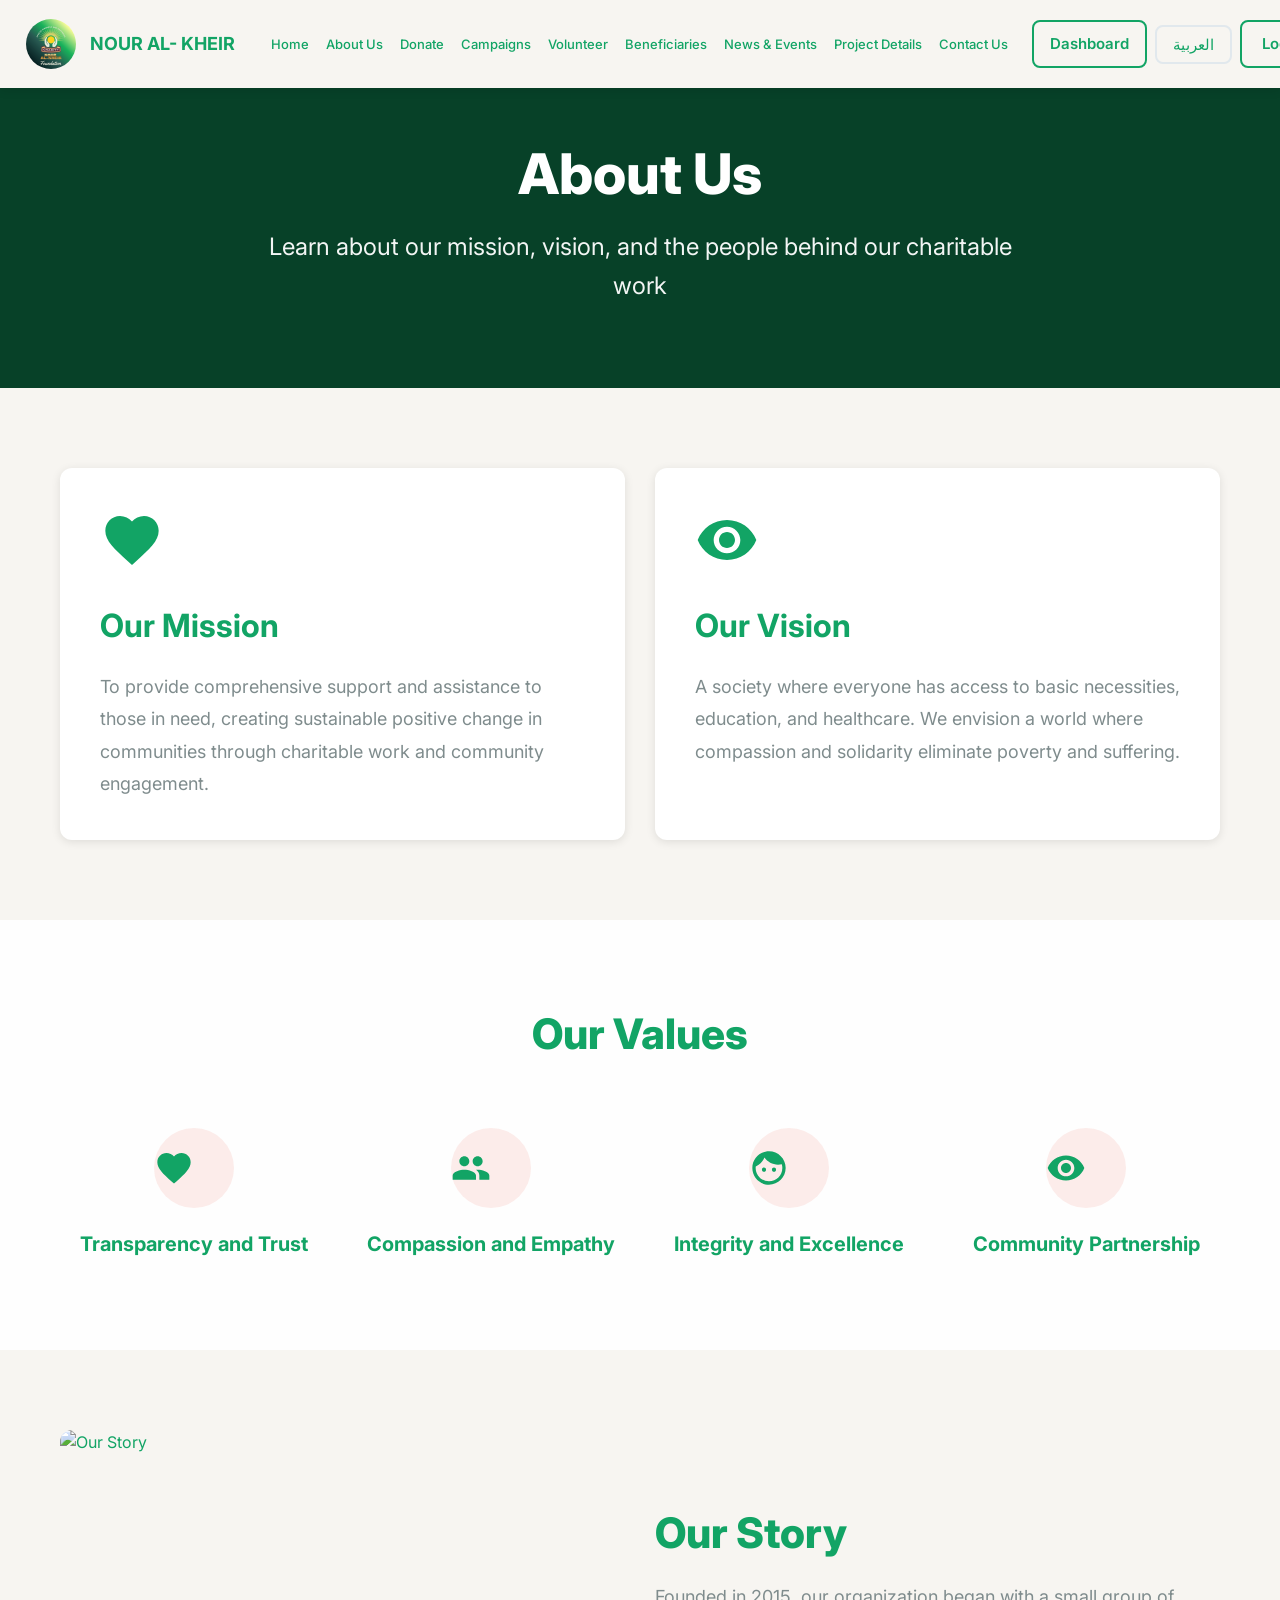
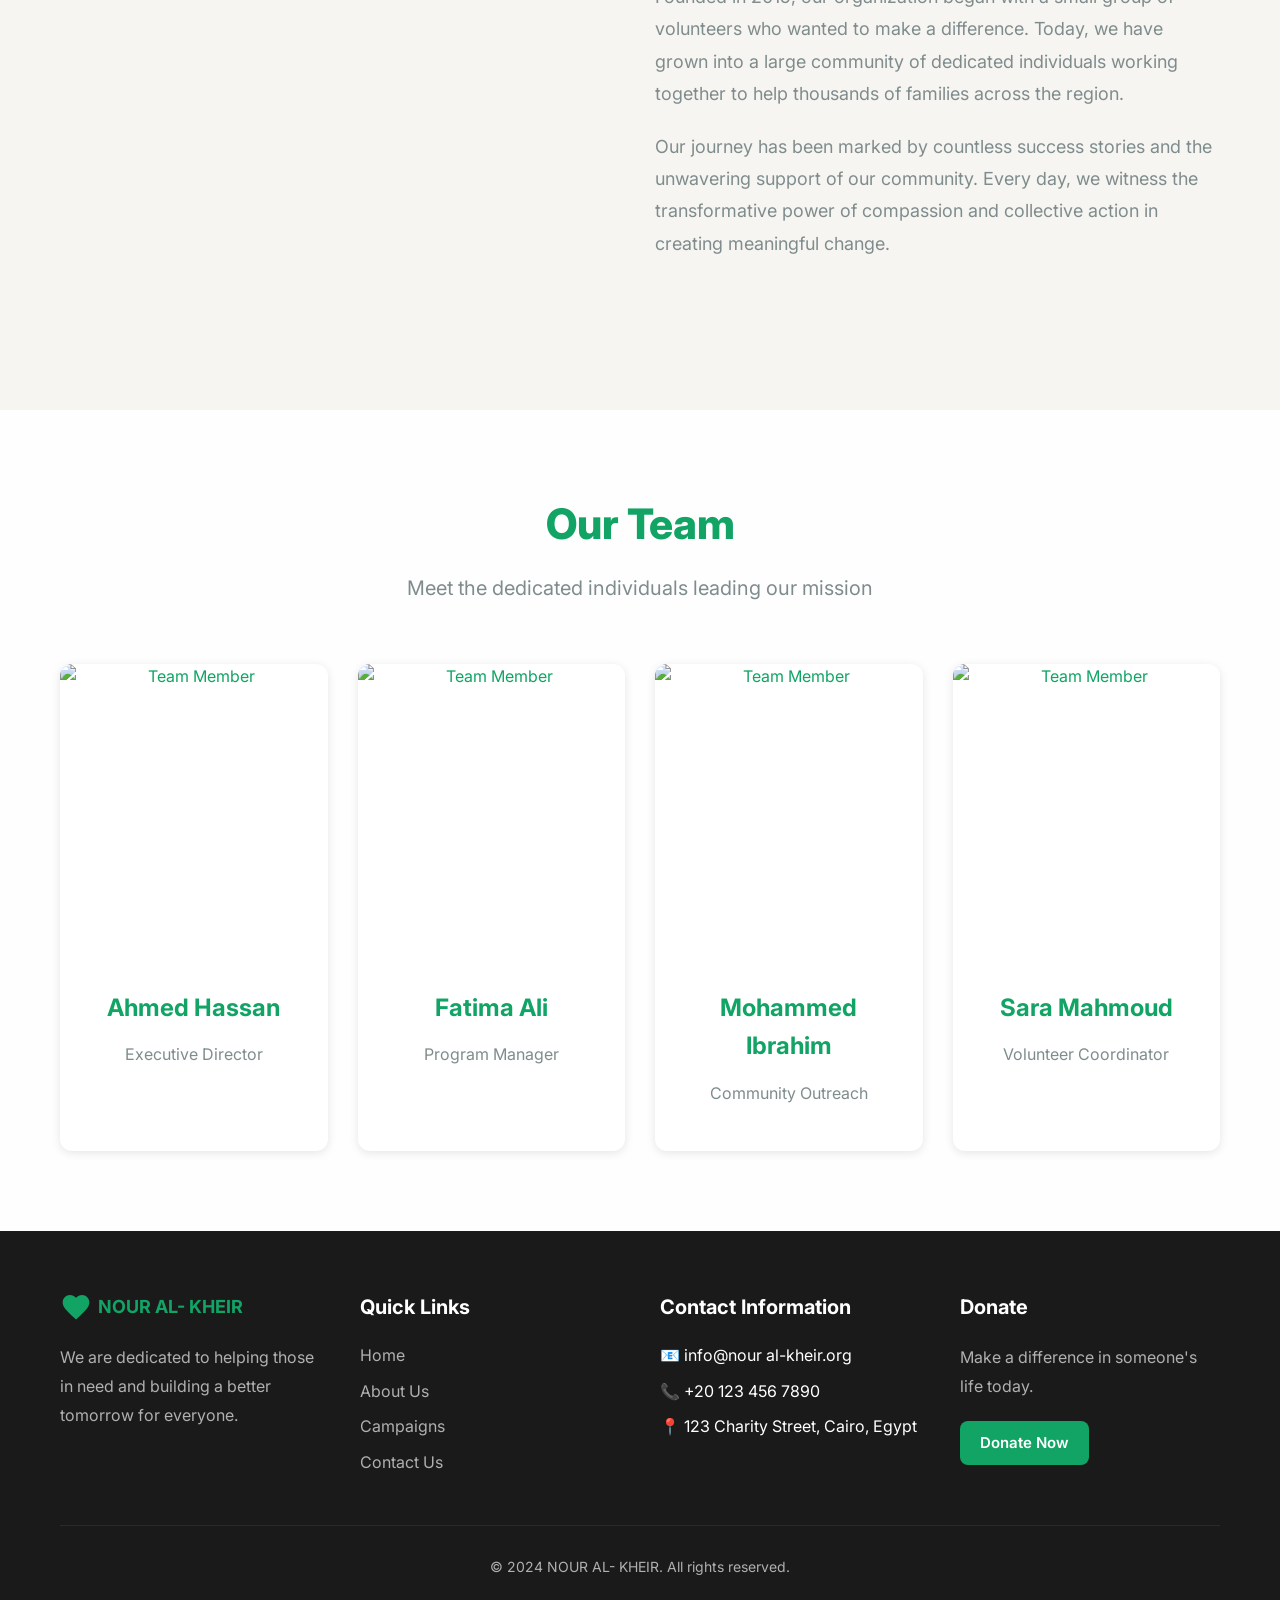
==== about.html @ 0a5feea5 "update project" ====
<!DOCTYPE html>
<html lang="en">
    <head>
        <meta charset="UTF-8">
        <meta name="viewport" content="width=device-width, initial-scale=1.0">
        <title>About Us - NOUR AL- KHEIR</title>
        <link rel="stylesheet" href="styles.css">
    </head>
    <body>
        <!-- Header (same as index.html) -->
        <header class="header">
            <div class="container">
                <a href="index.html" class="logo">
                    <img src="imege/icon.png" class="logo" alt="Logo"
                        style="width: 50px; height: 50px; margin-right: 8px; border-radius: 50%;">
                    <span class="logo-text" data-i18n="brand.name">NOUR AL-
                        KHEIR</span>
                </a>

                <nav class="nav">
                    <a href="index.html" data-i18n="nav.home">Home</a>
                    <a href="about.html" data-i18n="nav.about">About Us</a>
                    <a href="donate.html" data-i18n="nav.donate">Donate</a>
                    <a href="campaigns.html"
                        data-i18n="nav.campaigns">Campaigns</a>
                    <a href="volunteer.html"
                        data-i18n="nav.volunteer">Volunteer</a>
                    <a href="beneficiaries.html"
                        data-i18n="nav.beneficiaries">Beneficiaries</a>
                    <a href="news.html" data-i18n="nav.news">News & Events</a>
                    <a href="contact.html" data-i18n="nav.contact">Contact
                        Us</a>
                </nav>

                <div class="header-actions">
                    <button class="lang-toggle"
                        onclick="toggleLanguage()">العربية</button>
                    <a href="login1.html" class="btn-outline"
                        style="padding: 10px 20px;"
                        data-i18n="header.login">Login</a>
                    <a href="login1.html" class="btn-primary"
                        data-i18n="hero.donate">Donate Now</a>
                    <button class="mobile-menu-btn"
                        onclick="toggleMobileMenu()">☰</button>
                </div>
            </div>
        </header>

        <!-- Page Header -->
        <section class="hero"
            style="background: var(--primary-color); height: 300px;">
            <div class="hero-content">
                <h1 data-i18n="nav.about">About Us</h1>
                <p data-i18n="about.hero.subtitle">Learn about our mission,
                    vision, and the people behind our
                    charitable work</p>
            </div>
        </section>

        <!-- Mission & Vision -->
        <section class="section">
            <div class="container">
                <div class="grid grid-2">
                    <div class="card" style="padding: 40px;">
                        <svg fill="currentColor" viewBox="0 0 24 24"
                            style="width: 64px; height: 64px; color: var(--primary-color); margin-bottom: 20px;">
                            <path
                                d="M12 21.35l-1.45-1.32C5.4 15.36 2 12.28 2 8.5 2 5.42 4.42 3 7.5 3c1.74 0 3.41.81 4.5 2.09C13.09 3.81 14.76 3 16.5 3 19.58 3 22 5.42 22 8.5c0 3.78-3.4 6.86-8.55 11.54L12 21.35z" />
                        </svg>
                        <h2 style="font-size: 32px; margin-bottom: 20px;"
                            data-i18n="about.mission.title">Our
                            Mission</h2>
                        <p
                            style="font-size: 18px; color: var(--text-light); line-height: 1.8;"
                            data-i18n="about.mission.text">
                            To provide comprehensive support and assistance to
                            those in need, creating sustainable positive change
                            in communities through charitable work and community
                            engagement.
                        </p>
                    </div>

                    <div class="card" style="padding: 40px;">
                        <svg fill="currentColor" viewBox="0 0 24 24"
                            style="width: 64px; height: 64px; color: var(--primary-color); margin-bottom: 20px;">
                            <path
                                d="M12 4.5C7 4.5 2.73 7.61 1 12c1.73 4.39 6 7.5 11 7.5s9.27-3.11 11-7.5c-1.73-4.39-6-7.5-11-7.5zM12 17c-2.76 0-5-2.24-5-5s2.24-5 5-5 5 2.24 5 5-2.24 5-5 5zm0-8c-1.66 0-3 1.34-3 3s1.34 3 3 3 3-1.34 3-3-1.34-3-3-3z" />
                        </svg>
                        <h2 style="font-size: 32px; margin-bottom: 20px;"
                            data-i18n="about.vision.title">Our
                            Vision</h2>
                        <p
                            style="font-size: 18px; color: var(--text-light); line-height: 1.8;"
                            data-i18n="about.vision.text">
                            A society where everyone has access to basic
                            necessities, education, and healthcare. We envision
                            a world where compassion and solidarity eliminate
                            poverty and suffering.
                        </p>
                    </div>
                </div>
            </div>
        </section>

        <!-- Values -->
        <section class="section bg-light">
            <div class="container">
                <div class="section-header">
                    <h2 class="section-title" data-i18n="about.values.title">Our
                        Values</h2>
                </div>

                <div class="grid grid-4">
                    <div style="text-align: center;">
                        <div
                            style="width: 80px; height: 80px; background: rgba(231, 76, 60, 0.1); border-radius: 50%; display: flex; align-items: center; justify-center; margin: 0 auto 20px;">
                            <svg fill="currentColor" viewBox="0 0 24 24"
                                style="width: 40px; height: 40px; color: var(--primary-color);">
                                <path
                                    d="M12 21.35l-1.45-1.32C5.4 15.36 2 12.28 2 8.5 2 5.42 4.42 3 7.5 3c1.74 0 3.41.81 4.5 2.09C13.09 3.81 14.76 3 16.5 3 19.58 3 22 5.42 22 8.5c0 3.78-3.4 6.86-8.55 11.54L12 21.35z" />
                            </svg>
                        </div>
                        <h3
                            style="font-size: 20px; margin-bottom: 10px;"
                            data-i18n="about.value1">Transparency
                            and Trust</h3>
                    </div>

                    <div style="text-align: center;">
                        <div
                            style="width: 80px; height: 80px; background: rgba(231, 76, 60, 0.1); border-radius: 50%; display: flex; align-items: center; justify-center; margin: 0 auto 20px;">
                            <svg fill="currentColor" viewBox="0 0 24 24"
                                style="width: 40px; height: 40px; color: var(--primary-color);">
                                <path
                                    d="M16 11c1.66 0 2.99-1.34 2.99-3S17.66 5 16 5c-1.66 0-3 1.34-3 3s1.34 3 3 3zm-8 0c1.66 0 2.99-1.34 2.99-3S9.66 5 8 5C6.34 5 5 6.34 5 8s1.34 3 3 3zm0 2c-2.33 0-7 1.17-7 3.5V19h14v-2.5c0-2.33-4.67-3.5-7-3.5zm8 0c-.29 0-.62.02-.97.05 1.16.84 1.97 1.97 1.97 3.45V19h6v-2.5c0-2.33-4.67-3.5-7-3.5z" />
                            </svg>
                        </div>
                        <h3
                            style="font-size: 20px; margin-bottom: 10px;"
                            data-i18n="about.value2">Compassion
                            and Empathy</h3>
                    </div>

                    <div style="text-align: center;">
                        <div
                            style="width: 80px; height: 80px; background: rgba(231, 76, 60, 0.1); border-radius: 50%; display: flex; align-items: center; justify-center; margin: 0 auto 20px;">
                            <svg fill="currentColor" viewBox="0 0 24 24"
                                style="width: 40px; height: 40px; color: var(--primary-color);">
                                <path
                                    d="M9 11.75c-.69 0-1.25.56-1.25 1.25s.56 1.25 1.25 1.25 1.25-.56 1.25-1.25-.56-1.25-1.25-1.25zm6 0c-.69 0-1.25.56-1.25 1.25s.56 1.25 1.25 1.25 1.25-.56 1.25-1.25-.56-1.25-1.25-1.25zM12 2C6.48 2 2 6.48 2 12s4.48 10 10 10 10-4.48 10-10S17.52 2 12 2zm0 18c-4.41 0-8-3.59-8-8 0-.29.02-.58.05-.86 2.36-1.05 4.23-2.98 5.21-5.37C11.07 8.33 14.05 10 17.42 10c.78 0 1.53-.09 2.25-.26.21.71.33 1.47.33 2.26 0 4.41-3.59 8-8 8z" />
                            </svg>
                        </div>
                        <h3
                            style="font-size: 20px; margin-bottom: 10px;"
                            data-i18n="about.value3">Integrity
                            and Excellence</h3>
                    </div>

                    <div style="text-align: center;">
                        <div
                            style="width: 80px; height: 80px; background: rgba(231, 76, 60, 0.1); border-radius: 50%; display: flex; align-items: center; justify-center; margin: 0 auto 20px;">
                            <svg fill="currentColor" viewBox="0 0 24 24"
                                style="width: 40px; height: 40px; color: var(--primary-color);">
                                <path
                                    d="M12 4.5C7 4.5 2.73 7.61 1 12c1.73 4.39 6 7.5 11 7.5s9.27-3.11 11-7.5c-1.73-4.39-6-7.5-11-7.5zM12 17c-2.76 0-5-2.24-5-5s2.24-5 5-5 5 2.24 5 5-2.24 5-5 5zm0-8c-1.66 0-3 1.34-3 3s1.34 3 3 3 3-1.34 3-3-1.34-3-3-3z" />
                            </svg>
                        </div>
                        <h3
                            style="font-size: 20px; margin-bottom: 10px;"
                            data-i18n="about.value4">Community
                            Partnership</h3>
                    </div>
                </div>
            </div>
        </section>

        <!-- Our Story -->
        <section class="section">
            <div class="container">
                <div class="grid grid-2" style="align-items: center;">
                    <img
                        src="https://images.unsplash.com/photo-1560220604-1985ebfe28b1?crop=entropy&cs=tinysrgb&fit=max&fm=jpg&ixid=M3w3Nzg4Nzd8MHwxfHNlYXJjaHwxfHxjaGFyaXR5JTIwdm9sdW50ZWVycyUyMGhlbHBpbmclMjBjb21tdW5pdHl8ZW58MXx8fHwxNzczMDEwODc3fDA&ixlib=rb-4.1.0&q=80&w=1080"
                        alt="Our Story"
                        style="border-radius: 12px; width: 100%; height: 500px; object-fit: cover;">
                    <div>
                        <h2 class="section-title" style="text-align: left;"
                            data-i18n="about.story.title">Our
                            Story</h2>
                        <p
                            style="font-size: 18px; color: var(--text-light); line-height: 1.8; margin-bottom: 20px;"
                            data-i18n="about.story.p1">
                            Founded in 2015, our organization began with a small
                            group of volunteers who wanted to make a difference.
                            Today, we have grown into a large community of
                            dedicated individuals working together to help
                            thousands of families across the region.
                        </p>
                        <p
                            style="font-size: 18px; color: var(--text-light); line-height: 1.8;"
                            data-i18n="about.story.p2">
                            Our journey has been marked by countless success
                            stories and the unwavering support of our community.
                            Every day, we witness the transformative power of
                            compassion and collective action in creating
                            meaningful change.
                        </p>
                    </div>
                </div>
            </div>
        </section>

        <!-- Team -->
        <section class="section bg-light">
            <div class="container">
                <div class="section-header">
                    <h2 class="section-title" data-i18n="about.team.title">Our
                        Team</h2>
                    <p class="section-subtitle"
                        data-i18n="about.team.subtitle">Meet the dedicated
                        individuals
                        leading our mission</p>
                </div>

                <div class="grid grid-4">
                    <div class="card" style="text-align: center;">
                        <img
                            src="https://images.unsplash.com/photo-1560250097-0b93528c311a?w=400&h=400&fit=crop"
                            alt="Team Member"
                            style="width: 100%; height: 300px; object-fit: cover;">
                        <div class="card-content">
                            <h3 class="card-title">Ahmed Hassan</h3>
                            <p class="card-text"
                                data-i18n="about.team.member1.role">Executive
                                Director</p>
                        </div>
                    </div>

                    <div class="card" style="text-align: center;">
                        <img
                            src="https://images.unsplash.com/photo-1573496359142-b8d87734a5a2?w=400&h=400&fit=crop"
                            alt="Team Member"
                            style="width: 100%; height: 300px; object-fit: cover;">
                        <div class="card-content">
                            <h3 class="card-title">Fatima Ali</h3>
                            <p class="card-text"
                                data-i18n="about.team.member2.role">Program
                                Manager</p>
                        </div>
                    </div>

                    <div class="card" style="text-align: center;">
                        <img
                            src="https://images.unsplash.com/photo-1472099645785-5658abf4ff4e?w=400&h=400&fit=crop"
                            alt="Team Member"
                            style="width: 100%; height: 300px; object-fit: cover;">
                        <div class="card-content">
                            <h3 class="card-title">Mohammed Ibrahim</h3>
                            <p class="card-text"
                                data-i18n="about.team.member3.role">Community
                                Outreach</p>
                        </div>
                    </div>

                    <div class="card" style="text-align: center;">
                        <img
                            src="https://images.unsplash.com/photo-1580489944761-15a19d654956?w=400&h=400&fit=crop"
                            alt="Team Member"
                            style="width: 100%; height: 300px; object-fit: cover;">
                        <div class="card-content">
                            <h3 class="card-title">Sara Mahmoud</h3>
                            <p class="card-text"
                                data-i18n="about.team.member4.role">Volunteer
                                Coordinator</p>
                        </div>
                    </div>
                </div>
            </div>
        </section>

        <!-- Footer (same as index.html) -->
        <footer class="footer">
            <div class="container">
                <div class="footer-grid">
                    <div>
                        <div class="logo" style="margin-bottom: 20px;">
                            <svg viewBox="0 0 24 24" fill="currentColor"
                                style="width: 32px; height: 32px;">
                                <path
                                    d="M12 21.35l-1.45-1.32C5.4 15.36 2 12.28 2 8.5 2 5.42 4.42 3 7.5 3c1.74 0 3.41.81 4.5 2.09C13.09 3.81 14.76 3 16.5 3 19.58 3 22 5.42 22 8.5c0 3.78-3.4 6.86-8.55 11.54L12 21.35z" />
                            </svg>
                            <span class="logo-text" data-i18n="brand.name">NOUR
                                AL- KHEIR</span>
                        </div>
                        <p class="footer-text" data-i18n="footer.tagline">We are
                            dedicated to helping those
                            in need and building a better tomorrow for
                            everyone.</p>
                    </div>

                    <div>
                        <h3 class="footer-title"
                            data-i18n="footer.quickLinks">Quick Links</h3>
                        <ul class="footer-links">
                            <li><a href="index.html"
                                    data-i18n="nav.home">Home</a></li>
                            <li><a href="about.html" data-i18n="nav.about">About
                                    Us</a></li>
                            <li><a href="campaigns.html"
                                    data-i18n="nav.campaigns">Campaigns</a></li>
                            <li><a href="contact.html"
                                    data-i18n="nav.contact">Contact</a></li>
                        </ul>
                    </div>

                    <div>
                        <h3 class="footer-title"
                            data-i18n="footer.contactInfo">Contact
                            Information</h3>
                        <ul class="footer-links">
                            <li>📧 info@nour al-kheir.org</li>
                            <li>📞 +20 123 456 7890</li>
                            <li>📍 123 Charity Street, Cairo, Egypt</li>
                        </ul>
                    </div>

                    <div>
                        <h3 class="footer-title"
                            data-i18n="footer.donate">Donate</h3>
                        <p class="footer-text" style="margin-bottom: 20px;"
                            data-i18n="footer.donateText">Make
                            a difference in someone's life today.</p>
                        <a href="login1.html" class="btn-primary"
                            style="display: inline-block;"
                            data-i18n="hero.donate">Donate Now</a>
                    </div>
                </div>

                <div class="footer-bottom">
                    <p data-i18n="footer.copyright">© 2024 NOUR AL- KHEIR. All
                        rights reserved.</p>
                </div>
            </div>
        </footer>

        <script src="script.js"></script>

        <script>
(function(){
  if(localStorage.getItem("token")){
    document.querySelectorAll('a[href="login1.html"]').forEach(a=>{
      a.href="admain/WEB.html"; a.textContent="⚙️ Dashboard";
    });
  }
})();
</script>
    </body>
</html>
---- styles.css ----
/* Google Fonts */
@import url("https://fonts.googleapis.com/css2?family=Inter:wght@300;400;500;600;700;800;900&family=Tajawal:wght@300;400;500;700;900&display=swap");

/* CSS Variables */
:root {
  --primary-color: #12a465;
  --primary-dark: #e2a114;
  --secondary-color: #34495e;
  --text-dark: #12a465;
  --text-light: #7f8c8d;
  --bg-light: #fefefe;
  --bg-white: #f7f5f1;
  --border-color: #e1e8ed;
  --success-color: #18723e;
  --shadow: 0 2px 10px rgba(0, 0, 0, 0.1);
  --shadow-lg: 0 10px 40px rgba(0, 0, 0, 0.15);
  --transition: all 0.3s ease;
}

/* Reset & Base Styles */
* {
  margin: 0;
  padding: 0;
  box-sizing: border-box;
}

body {
  font-family: "Inter", sans-serif;
  line-height: 1.6;
  color: var(--text-dark);
  background-color: var(--bg-white);
}

body.rtl {
  direction: rtl;
  font-family: "Tajawal", sans-serif;
}

.container {
  max-width: 1200px;
  margin: 0 auto;
  padding: 0 20px;
}

img {
  max-width: 100%;
  height: auto;
  display: block;
}

a {
  text-decoration: none;
  color: inherit;
  transition: var(--transition);
}

button {
  cursor: pointer;
  border: none;
  background: none;
  font-family: inherit;
  transition: var(--transition);
}

/* Header Styles */
.header {
  position: sticky;
  top: 0;
  background: var(--bg-white);
  box-shadow: var(--shadow);
  z-index: 1000;
}

.header .container {
  display: flex;
  align-items: center;
  justify-content: space-between;
  gap: 10px;
  padding: 10px 2%;
  max-width: 100%;
  width: 100%;
}

.logo {
  display: flex;
  align-items: center;
  gap: 6px;
  font-size: 18px;
  font-weight: 700;
  color: var(--primary-color);
  white-space: nowrap;
  flex-shrink: 0;
}

.logo svg {
  width: 20px;
  height: 20px;
  fill: var(--primary-color);
}

.nav {
  display: flex;
  align-items: center;
  flex: 1;
  justify-content: flex-start;
  gap: 5px;
  margin-inline-start: 20px;
}

.nav a {
  font-weight: 500;
  color: var(--text-dark);
  transition: var(--transition);
  padding: 5px 6px;
  font-size: 13px;
  white-space: nowrap;
}

.nav a:hover,
.nav a.active {
  color: var(--primary-color);
}

.header-actions {
  display: flex;
  align-items: center;
  gap: 8px;
}

.lang-toggle {
  padding: 8px 16px;
  border: 2px solid var(--border-color);
  border-radius: 8px;
  font-weight: 500;
  font-size: 15px;
  color: var(--text-dark);
}

.lang-toggle:hover {
  border-color: var(--primary-color);
  color: var(--primary-color);
}

.btn-primary {
  padding: 10px 20px;
  background: var(--primary-color);
  color: white;
  border-radius: 8px;
  font-weight: 600;
  font-size: 15px;
  transition: var(--transition);
}

.btn-primary:hover {
  background: var(--primary-dark);
  transform: translateY(-2px);
  box-shadow: var(--shadow);
}

.btn-outline {
  padding: 10px 20px;
  border: 2px solid var(--primary-color);
  color: var(--primary-color);
  border-radius: 8px;
  font-weight: 600;
  font-size: 15px;
  background: transparent;
}

.btn-outline:hover {
  background: var(--primary-color);
  color: white;
}

.mobile-menu-btn {
  display: none;
  font-size: 24px;
  color: var(--text-dark);
}

/* Hero Section */
.hero {
  position: relative;
  height: 600px;
  display: flex;
  align-items: center;
  justify-content: center;
  background-size: cover;
  background-position: center;
  color: white;
  text-align: center;
}

.hero::before {
  content: "";
  position: absolute;
  top: 0;
  left: 0;
  right: 0;
  bottom: 0;
  background: rgba(0, 0, 0, 0.6);
}

.hero-content {
  position: relative;
  z-index: 1;
  max-width: 800px;
  padding: 0 20px;
}

.hero h1 {
  font-size: 56px;
  font-weight: 800;
  margin-bottom: 20px;
  line-height: 1.2;
}

.hero p {
  font-size: 24px;
  margin-bottom: 30px;
  opacity: 0.95;
}

.hero-buttons {
  display: flex;
  gap: 15px;
  justify-content: center;
  flex-wrap: wrap;
}

/* Stats Section */
.stats {
  margin-top: -80px;
  position: relative;
  z-index: 10;
}

.stats-card {
  background: var(--primary-color);
  border-radius: 16px;
  padding: 50px;
  box-shadow: var(--shadow-lg);
}

.stats-grid {
  display: grid;
  grid-template-columns: repeat(auto-fit, minmax(200px, 1fr));
  gap: 40px;
  text-align: center;
  color: white;
}

.stat-item svg {
  width: 48px;
  height: 48px;
  margin: 0 auto 15px;
  opacity: 0.9;
}

.stat-value {
  font-size: 36px;
  font-weight: 800;
  margin-bottom: 5px;
}

.stat-label {
  font-size: 14px;
  opacity: 0.9;
}

/* Section Styles */
.section {
  padding: 80px 0;
}

.section-header {
  text-align: center;
  margin-bottom: 60px;
}

.section-title {
  font-size: 42px;
  font-weight: 800;
  margin-bottom: 15px;
  color: var(--text-dark);
}

.section-subtitle {
  font-size: 20px;
  color: var(--text-light);
}

.bg-light {
  background: var(--bg-light);
}

/* Grid Layouts */
.grid {
  display: grid;
  gap: 30px;
}

.grid-2 {
  grid-template-columns: repeat(auto-fit, minmax(500px, 1fr));
}

.grid-3 {
  grid-template-columns: repeat(auto-fit, minmax(320px, 1fr));
}

.grid-4 {
  grid-template-columns: repeat(auto-fit, minmax(250px, 1fr));
}

/* Card Styles */
.card {
  background: white;
  border-radius: 12px;
  overflow: hidden;
  box-shadow: var(--shadow);
  transition: var(--transition);
}

.card:hover {
  transform: translateY(-5px);
  box-shadow: var(--shadow-lg);
}

.card-image {
  width: 100%;
  height: 250px;
  object-fit: cover;
}

.card-content {
  padding: 25px;
}

.card-title {
  font-size: 24px;
  font-weight: 700;
  margin-bottom: 15px;
  color: var(--text-dark);
}

.card-text {
  color: var(--text-light);
  margin-bottom: 20px;
  line-height: 1.6;
}

/* Progress Bar */
.progress-bar {
  width: 100%;
  height: 12px;
  background: #e0e0e0;
  border-radius: 10px;
  overflow: hidden;
  margin: 15px 0;
}

.progress-fill {
  height: 100%;
  background: var(--primary-color);
  border-radius: 10px;
  transition: width 0.5s ease;
}

.progress-text {
  display: flex;
  justify-content: space-between;
  font-size: 14px;
  margin-top: 10px;
  color: var(--text-light);
}

/* Form Styles */
.form-group {
  margin-bottom: 20px;
}

.form-label {
  display: block;
  margin-bottom: 8px;
  font-weight: 600;
  color: var(--text-dark);
}

.form-input,
.form-textarea,
.form-select {
  width: 100%;
  padding: 12px 16px;
  border: 2px solid var(--border-color);
  border-radius: 8px;
  font-size: 16px;
  font-family: inherit;
  transition: var(--transition);
}

.form-input:focus,
.form-textarea:focus,
.form-select:focus {
  outline: none;
  border-color: var(--primary-color);
}

.form-textarea {
  min-height: 120px;
  resize: vertical;
}

/* Footer */
.footer {
  background: #1a1a1a;
  color: white;
  padding: 60px 0 30px;
}

.footer-grid {
  display: grid;
  grid-template-columns: repeat(auto-fit, minmax(250px, 1fr));
  gap: 40px;
  margin-bottom: 40px;
}

.footer-title {
  font-size: 20px;
  font-weight: 700;
  margin-bottom: 20px;
}

.footer-text {
  color: #b0b0b0;
  line-height: 1.8;
}

.footer-links {
  list-style: none;
}

.footer-links li {
  margin-bottom: 10px;
}

.footer-links a {
  color: #b0b0b0;
}

.footer-links a:hover {
  color: var(--primary-color);
}

.social-links {
  display: flex;
  gap: 15px;
  margin-top: 20px;
}

.social-link {
  width: 40px;
  height: 40px;
  background: #2a2a2a;
  border-radius: 50%;
  display: flex;
  align-items: center;
  justify-content: center;
  transition: var(--transition);
}

.social-link:hover {
  background: var(--primary-color);
}

.social-link svg {
  width: 20px;
  height: 20px;
  fill: white;
}

.footer-bottom {
  border-top: 1px solid #2a2a2a;
  padding-top: 30px;
  text-align: center;
  color: #b0b0b0;
  font-size: 14px;
}

/* Donation Types */
.donation-types {
  display: grid;
  grid-template-columns: repeat(auto-fit, minmax(200px, 1fr));
  gap: 20px;
  margin-bottom: 40px;
}

.donation-type {
  padding: 30px 20px;
  border: 2px solid var(--border-color);
  border-radius: 12px;
  text-align: center;
  cursor: pointer;
  transition: var(--transition);
}

.donation-type:hover,
.donation-type.active {
  border-color: var(--primary-color);
  background: rgba(231, 76, 60, 0.05);
}

.donation-type svg {
  width: 48px;
  height: 48px;
  margin: 0 auto 15px;
  stroke: var(--text-dark);
}

.donation-type.active svg {
  stroke: var(--primary-color);
}

.donation-type h3 {
  font-size: 18px;
  font-weight: 600;
  margin-bottom: 8px;
}

.donation-type p {
  font-size: 14px;
  color: var(--text-light);
}

/* Amount Selection */
.amount-grid {
  display: grid;
  grid-template-columns: repeat(auto-fit, minmax(120px, 1fr));
  gap: 15px;
  margin-bottom: 20px;
}

.amount-btn {
  padding: 20px;
  border: 2px solid var(--border-color);
  border-radius: 8px;
  font-weight: 600;
  font-size: 18px;
  background: white;
}

.amount-btn:hover,
.amount-btn.active {
  border-color: var(--primary-color);
  background: var(--primary-color);
  color: white;
}

/* Icon Styles */
.icon {
  display: inline-block;
  width: 20px;
  height: 20px;
  vertical-align: middle;
}

/* Responsive */
@media (max-width: 992px) {
  .nav {
    display: none;
  }

  .mobile-menu-btn {
    display: block;
  }

  .hero h1 {
    font-size: 36px;
  }

  .hero p {
    font-size: 18px;
  }

  .section-title {
    font-size: 32px;
  }

  .grid-2,
  .grid-3,
  .grid-4 {
    grid-template-columns: 1fr;
  }

  .stats-card {
    padding: 30px 20px;
  }
}

/* Utility Classes */
.text-center {
  text-align: center;
}

.mb-20 {
  margin-bottom: 20px;
}

.mb-40 {
  margin-bottom: 40px;
}

.mt-40 {
  margin-top: 40px;
}

.hidden {
  display: none;
}

.flex {
  display: flex;
}

.flex-center {
  display: flex;
  align-items: center;
  justify-content: center;
}

.gap-20 {
  gap: 20px;
}

.details-hero {
  min-height: 460px;
  background:
    linear-gradient(135deg, rgba(18, 164, 101, 0.92), rgba(11, 84, 110, 0.9)),
    radial-gradient(
      circle at top right,
      rgba(255, 255, 255, 0.28),
      transparent 30%
    );
}

.details-badge {
  display: inline-block;
  margin-bottom: 18px;
  padding: 10px 16px;
  border: 1px solid rgba(255, 255, 255, 0.4);
  border-radius: 999px;
  background: rgba(255, 255, 255, 0.12);
  font-size: 14px;
  letter-spacing: 0.08em;
  text-transform: uppercase;
}

.details-summary {
  margin-top: -70px;
  position: relative;
  z-index: 5;
}

.detail-stat-card,
.detail-panel {
  border: 1px solid rgba(18, 164, 101, 0.08);
}

.detail-stat-card {
  padding: 28px;
  text-align: center;
}

.detail-stat-value {
  font-size: 40px;
  font-weight: 800;
  color: var(--primary-color);
}

.detail-stat-label {
  margin-top: 8px;
  color: var(--text-light);
}

.details-grid {
  align-items: stretch;
}

.detail-panel {
  padding: 28px;
}

.detail-list {
  list-style: none;
  display: grid;
  gap: 14px;
  color: var(--text-light);
}

.detail-list li {
  padding-left: 18px;
  position: relative;
}

.detail-list li::before {
  content: "";
  position: absolute;
  left: 0;
  top: 11px;
  width: 8px;
  height: 8px;
  border-radius: 50%;
  background: var(--primary-color);
}

.detail-table-card {
  padding: 0;
  overflow: hidden;
}

.detail-table {
  width: 100%;
  border-collapse: collapse;
}

.detail-table th,
.detail-table td {
  padding: 18px 20px;
  text-align: left;
  border-bottom: 1px solid rgba(52, 73, 94, 0.08);
  vertical-align: top;
}

.detail-table thead {
  background: rgba(18, 164, 101, 0.08);
}

.detail-table th {
  color: var(--secondary-color);
  font-size: 14px;
  text-transform: uppercase;
  letter-spacing: 0.06em;
}

body.rtl .detail-list li {
  padding-left: 0;
  padding-right: 18px;
}

body.rtl .detail-list li::before {
  left: auto;
  right: 0;
}

body.rtl .detail-table th,
body.rtl .detail-table td {
  text-align: right;
}

@media (max-width: 768px) {
  .details-summary {
    margin-top: -30px;
  }

  .detail-table,
  .detail-table thead,
  .detail-table tbody,
  .detail-table th,
  .detail-table td,
  .detail-table tr {
    display: block;
  }

  .detail-table thead {
    display: none;
  }

  .detail-table tr {
    padding: 18px 0;
    border-bottom: 1px solid rgba(52, 73, 94, 0.08);
  }

  .detail-table td {
    border: 0;
    padding: 8px 20px;
  }
}
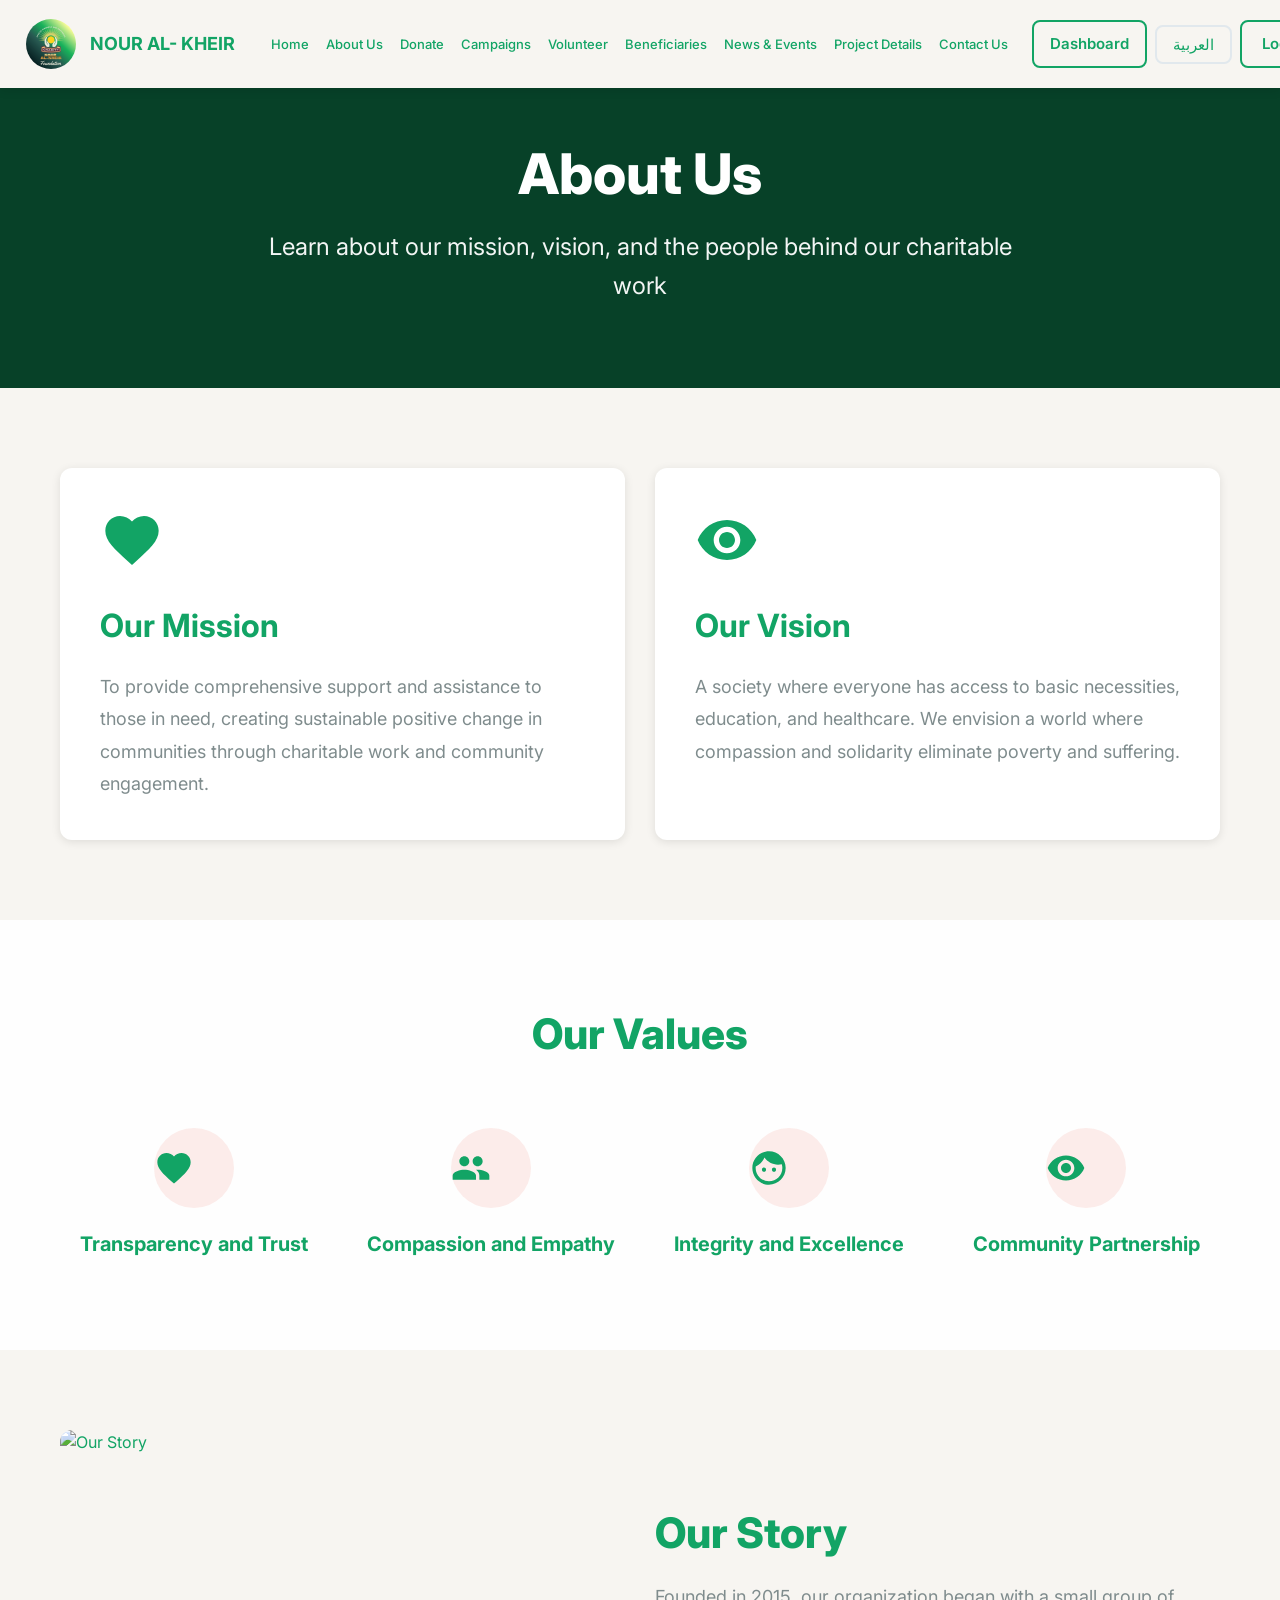
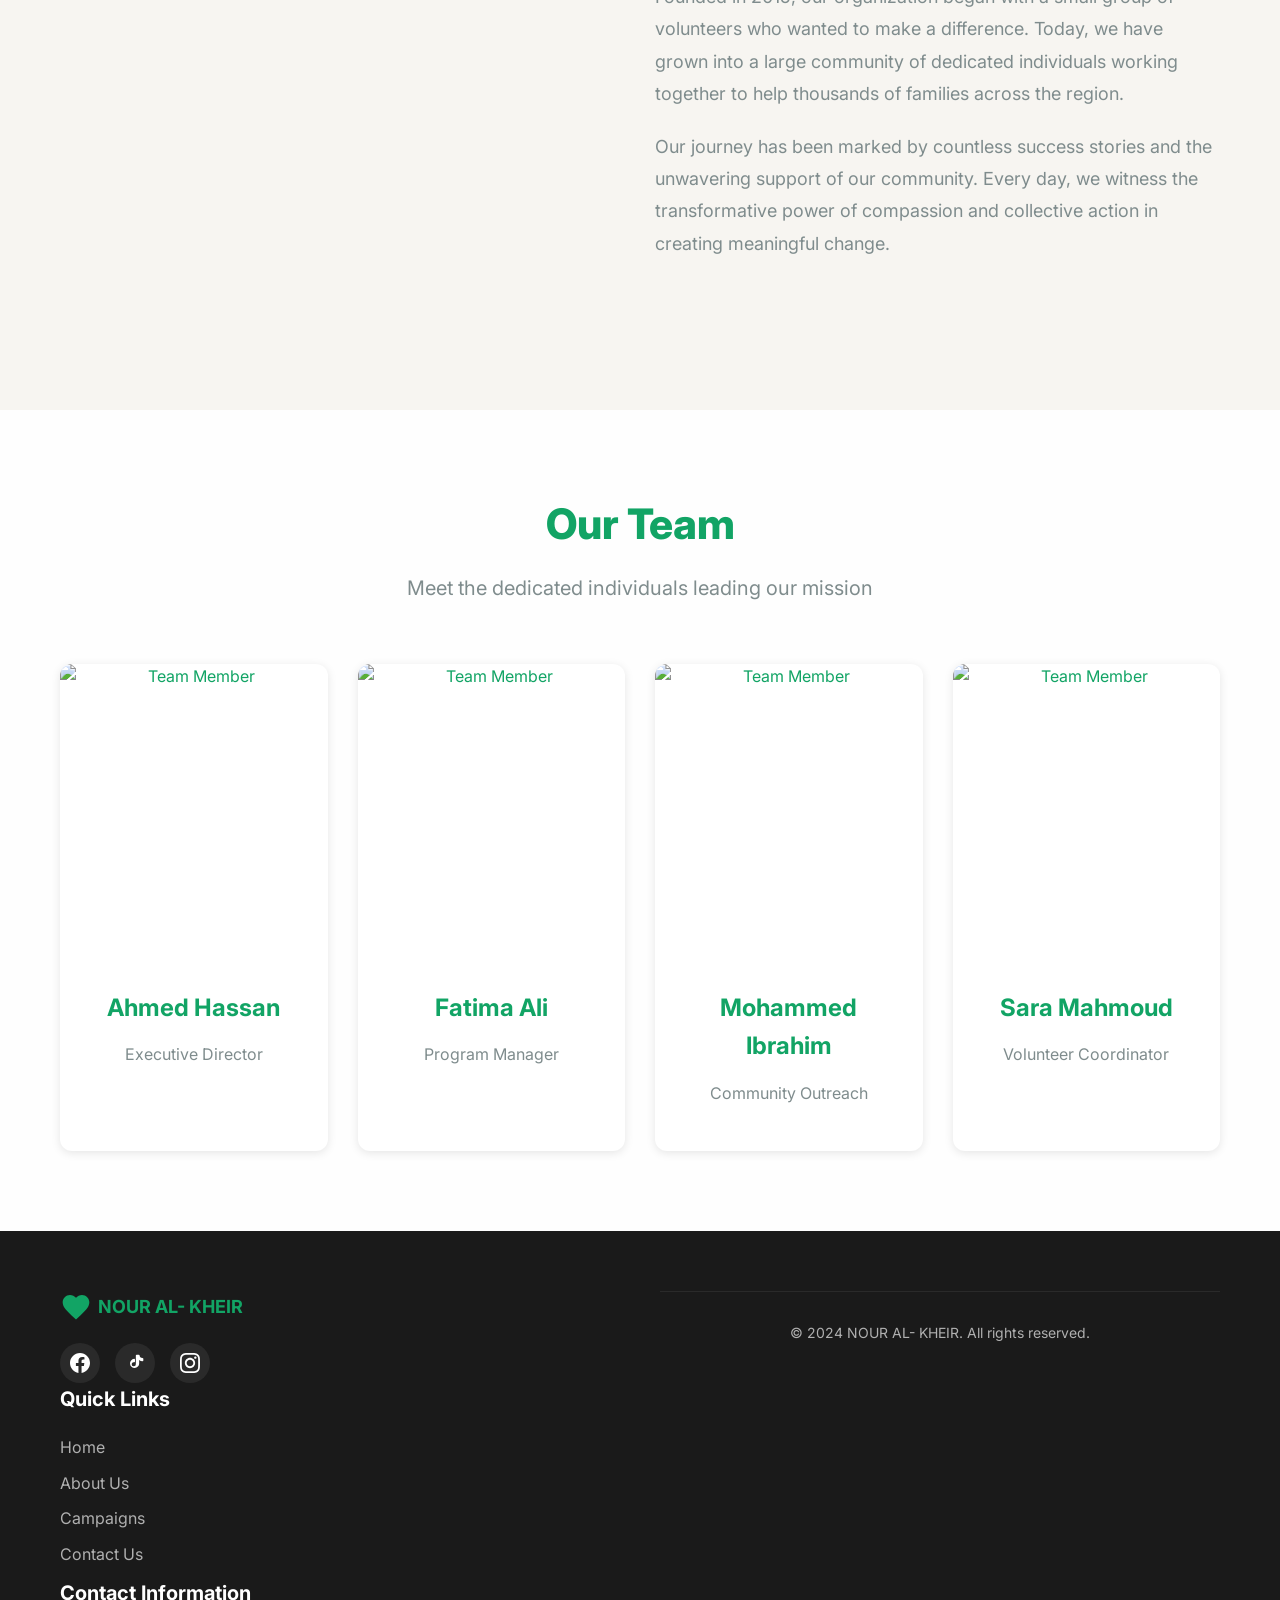
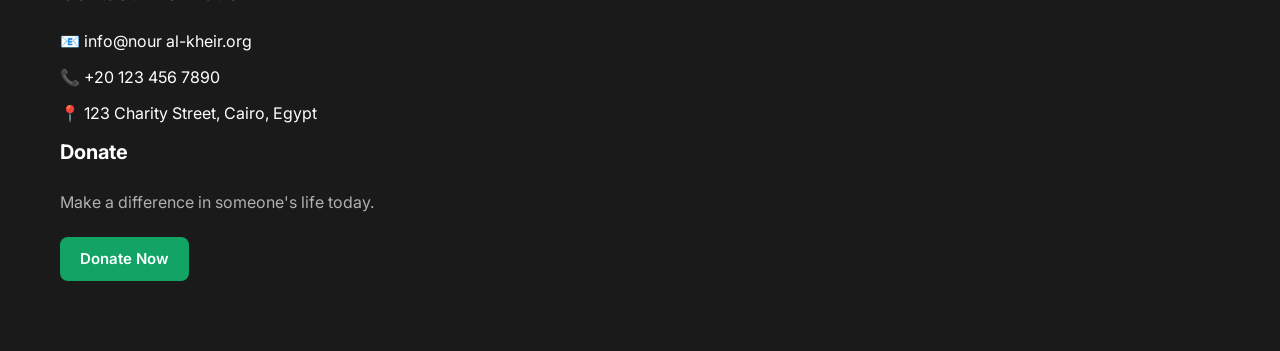
==== commit 80f49bdd: "describe what you changed" ====
--- a/about.html
+++ b/about.html
@@ -291,11 +291,21 @@
                             <span class="logo-text" data-i18n="brand.name">NOUR
                                 AL- KHEIR</span>
                         </div>
-                        <p class="footer-text" data-i18n="footer.tagline">We are
-                            dedicated to helping those
-                            in need and building a better tomorrow for
-                            everyone.</p>
-                    </div>
+                        
+                        <div class="social-links">
+                            <a href="https://www.facebook.com/profile.php?id=61588679006820" class="social-link" target="_blank" rel="noopener noreferrer" aria-label="Facebook">
+                                <svg viewBox="0 0 24 24"><path
+                                        d="M24 12.073c0-6.627-5.373-12-12-12s-12 5.373-12 12c0 5.99 4.388 10.954 10.125 11.854v-8.385H7.078v-3.47h3.047V9.43c0-3.007 1.792-4.669 4.533-4.669 1.312 0 2.686.235 2.686.235v2.953H15.83c-1.491 0-1.956.925-1.956 1.874v2.25h3.328l-.532 3.47h-2.796v8.385C19.612 23.027 24 18.062 24 12.073z" /></svg>
+                            </a>
+                            <a href="https://www.tiktok.com/@nourelkheir4?_r=1&_t=ZS-95o4a1S6WLC" class="social-link" target="_blank" rel="noopener noreferrer" aria-label="TikTok">
+                                <svg viewBox="0 0 24 24"><path
+                                        d="M14 2a1 1 0 0 0-1 1v10.5a2.5 2.5 0 1 1-2-2.45 1 1 0 0 0 1-1V8a1 1 0 0 0-1-1 5.5 5.5 0 1 0 6 5.48V8.48A6.5 6.5 0 0 0 21 10a1 1 0 0 0 1-1V7a1 1 0 0 0-1-1 3.5 3.5 0 0 1-3.5-3.5V3a1 1 0 0 0-1-1H14z" /></svg>
+                            </a>
+                            <a href="https://www.instagram.com/nour.elkhier?utm_source=qr&igsh=bjcwNHdtcnFpczBk" class="social-link" target="_blank" rel="noopener noreferrer" aria-label="Instagram">
+                                <svg viewBox="0 0 24 24"><path
+                                        d="M12 0C8.74 0 8.333.015 7.053.072 5.775.132 4.905.333 4.14.63c-.789.306-1.459.717-2.126 1.384S.935 3.35.63 4.14C.333 4.905.131 5.775.072 7.053.012 8.333 0 8.74 0 12s.015 3.667.072 4.947c.06 1.277.261 2.148.558 2.913.306.788.717 1.459 1.384 2.126.667.666 1.336 1.079 2.126 1.384.766.296 1.636.499 2.913.558C8.333 23.988 8.74 24 12 24s3.667-.015 4.947-.072c1.277-.06 2.148-.262 2.913-.558.788-.306 1.459-.718 2.126-1.384.666-.667 1.079-1.335 1.384-2.126.296-.765.499-1.636.558-2.913.06-1.28.072-1.687.072-4.947s-.015-3.667-.072-4.947c-.06-1.277-.262-2.149-.558-2.913-.306-.789-.718-1.459-1.384-2.126C21.319 1.347 20.651.935 19.86.63c-.765-.297-1.636-.499-2.913-.558C15.667.012 15.26 0 12 0zm0 2.16c3.203 0 3.585.016 4.85.071 1.17.055 1.805.249 2.227.415.562.217.96.477 1.382.896.419.42.679.819.896 1.381.164.422.36 1.057.413 2.227.057 1.266.07 1.646.07 4.85s-.015 3.585-.074 4.85c-.061 1.17-.256 1.805-.421 2.227-.224.562-.479.96-.899 1.382-.419.419-.824.679-1.38.896-.42.164-1.065.36-2.235.413-1.274.057-1.649.07-4.859.07-3.211 0-3.586-.015-4.859-.074-1.171-.061-1.816-.256-2.236-.421-.569-.224-.96-.479-1.379-.899-.421-.419-.69-.824-.9-1.38-.165-.42-.359-1.065-.42-2.235-.045-1.26-.061-1.649-.061-4.844 0-3.196.016-3.586.061-4.861.061-1.17.255-1.814.42-2.234.21-.57.479-.96.9-1.381.419-.419.81-.689 1.379-.898.42-.166 1.051-.361 2.221-.421 1.275-.045 1.65-.06 4.859-.06l.045.03zm0 3.678c-3.405 0-6.162 2.76-6.162 6.162 0 3.405 2.76 6.162 6.162 6.162 3.405 0 6.162-2.76 6.162-6.162 0-3.405-2.76-6.162-6.162-6.162zM12 16c-2.21 0-4-1.79-4-4s1.79-4 4-4 4 1.79 4 4-1.79 4-4 4zm7.846-10.405c0 .795-.646 1.44-1.44 1.44-.795 0-1.44-.646-1.44-1.44 0-.794.646-1.439 1.44-1.439.793-.001 1.44.645 1.44 1.439z" /></svg>
+                            </a>
+                        </div>
 
                     <div>
                         <h3 class="footer-title"
